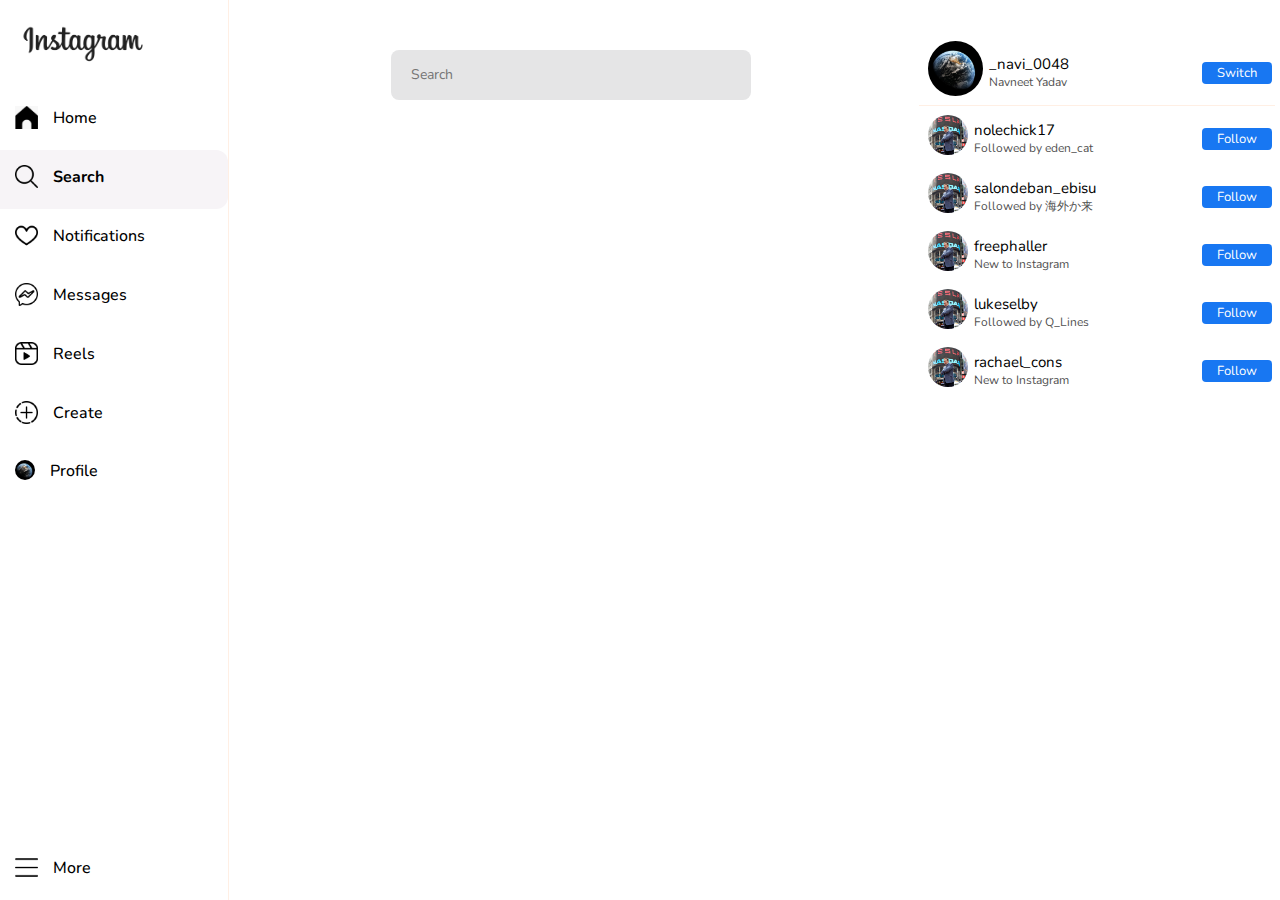
==== search.html @ 5a2a1ded "again" ====
<!DOCTYPE html>
<html lang="en">

<head>
    <meta charset="UTF-8">
    <meta http-equiv="X-UA-Compatible" content="IE=edge">
    <meta name="viewport" content="width=device-width, initial-scale=1.0">
    <title>Instagram</title>
    <link rel="stylesheet" href="search.css">
    <link rel="preconnect" href="https://fonts.googleapis.com">
    <link rel="preconnect" href="https://fonts.gstatic.com" crossorigin>
    <link href="https://fonts.googleapis.com/css2?family=Nunito:wght@600;800&display=swap" rel="stylesheet">
</head>

<body>

    <div class="frame">
        <div class="menu">
            <div><img id="logo" src="./images/Instagram.png" alt="logo"></div>


            <a class="postman" href="index.html"><div id="hover1" class="menu-bar home">
                <div><img src="./images/home.jpg" alt="home"></div>
                <div class="text">Home</div>
            </div></a>
            <div id="hover2" class="menu-bar find">
                <div><img src="./images/search.png" alt="search"></div>
                <div class="text">Search</div>
            </div>
            <div id="hover3" class="menu-bar">
                <div><img src="./images/heart.png" alt="notification"></div>
                <div class="text">Notifications</div>
            </div>
            <div id="hover4" class="menu-bar">
                <div><img src="./images/messenger.png" alt="chat"></div>
                <div class="text">Messages</div>
            </div>
            <div id="hover5" class="menu-bar">
                <div><img src="./images/instagram-reels.png" alt="reels"></div>
                <div class="text">Reels</div>
            </div>
            <div id="hover6" class="menu-bar">
                <div><img src="./images/story.png" alt="add"></div>
                <div class="text">Create</div>
            </div>
            <div id="hover7" class="menu-bar">
                <div><img id="profile" src="./images/3~2.jpg" alt="profile"></div>
                <div class="text">Profile</div>
            </div>
            <div class="menu-bar bottom">
                <div><img src="./images/menu.png" alt="menu"></div>
                <div class="text">More</div>
            </div>
        </div>

        <div class="search">
        <input type="text" placeholder="Search" autocomplete="on" autofocus>

        <div class="posts">
            <div><img src="https://source.unsplash.com/random/1080x1080/?cars" height="140" alt=""></div>
            <div><img src="https://source.unsplash.com/random/1080x1080/?animals" height="140" alt=""></div>
            <div><img src="https://source.unsplash.com/random/1080x1080/?quotes" height="140" alt=""></div>
            <div><img src="https://source.unsplash.com/random/1080x1080/?sky" height="140" alt=""></div>
            <div><img src="https://source.unsplash.com/random/1080x1080/?space" height="140" alt=""></div>
            <div><img src="https://source.unsplash.com/random/1080x1080/?planets" height="140" alt=""></div>
            <div><img src="https://source.unsplash.com/random/1080x1080/?nature" height="140" alt=""></div>
            <div><img src="https://source.unsplash.com/random/1080x1080/?mountains" height="140" alt=""></div>
            <div><img src="https://source.unsplash.com/random/1080x1080/?citys" height="140" alt=""></div>
            <div><img src="https://source.unsplash.com/random/1080x1080/?skyscrapers" height="140" alt=""></div>
            <div><img src="https://source.unsplash.com/random/1080x1080/?coding" height="140" alt=""></div>
            <div><img src="https://source.unsplash.com/random/1080x1080/?robots" height="140" alt=""></div>
            <div><img src="https://source.unsplash.com/random/1080x1080/?spacex" height="140" alt=""></div>
            <div><img src="https://source.unsplash.com/random/1080x1080/?internet" height="140" alt=""></div>
            <div><img src="https://source.unsplash.com/random/1080x1080/?men" height="140" alt=""></div>
            <div><img src="https://source.unsplash.com/random/1080x1080/?boy" height="140" alt=""></div>
            <div><img src="https://source.unsplash.com/random/1080x1080/?puppies" height="140" alt=""></div>
            <div><img src="https://source.unsplash.com/random/1080x1080/?women" height="140" alt=""></div>
            <div><img src="https://source.unsplash.com/random/1080x1080/?girl" height="140" alt=""></div>
            <div><img src="https://source.unsplash.com/random/1080x1080/?college" height="140" alt=""></div>
            <div><img src="https://source.unsplash.com/random/1080x1080/?books" height="140" alt=""></div>
        </div>
    </div>
        <div class="menu menu2">
            <div class="posthead profile-main">
                <div class="profile-icon"><img src="./images/3~2.jpg" alt="" height="55"></div>
                <div>
                    <li style="font-size: 15px;">_navi_0048</li>
                    <li class="profile-loc">Navneet Yadav</li>
                </div>

                <div><a href="#">Switch</a></div>
            </div>
            <div class="posthead">
                <div class="profile-icon"><img src="./images/elonmusk.jpg" alt="" height="40"></div>
                <div>
                    <li style="font-size: 15px;">nolechick17</li>
                    <li class="profile-loc">Followed by eden_cat</li>
                </div>

                <div><a id="follow1" href="#">Follow</a></div>
            </div>
            <div class="posthead">
                <div class="profile-icon"><img src="./images/elonmusk.jpg" alt="" height="40"></div>
                <div>
                    <li style="font-size: 15px;">salondeban_ebisu</li>
                    <li class="profile-loc">Followed by 海外か来</li>
                </div>

                <div><a id="follow2" href="#">Follow</a></div>
            </div>
            <div class="posthead">
                <div class="profile-icon"><img src="./images/elonmusk.jpg" alt="" height="40"></div>
                <div>
                    <li style="font-size: 15px;">freephaller</li>
                    <li class="profile-loc">New to Instagram</li>
                </div>

                <div><a id="follow3" href="#">Follow</a></div>
            </div>
            <div class="posthead">
                <div class="profile-icon"><img src="./images/elonmusk.jpg" alt="" height="40"></div>
                <div>
                    <li style="font-size: 15px;">lukeselby</li>
                    <li class="profile-loc">Followed by Q_Lines</li>
                </div>

                <div><a id="follow4" href="#">Follow</a></div>
            </div>
            <div class="posthead">
                <div class="profile-icon"><img src="./images/elonmusk.jpg" alt="" height="40"></div>
                <div>
                    <li style="font-size: 15px;">rachael_cons</li>
                    <li class="profile-loc">New to Instagram</li>
                </div>

                <div><a id="follow5" href="#">Follow</a></div>
            </div>
        </div>

    </div>
    <script>
        let follow1 = document.getElementById('follow1')
        follow1.addEventListener("click", () => {
            follow1.innerHTML = "Followed"
            follow1.style.backgroundColor = "rgb(247, 244, 247)"
            follow1.style.border = "1px solid rgb(171, 170, 170)"
            follow1.style.color = "black"
        })
        let follow2 = document.getElementById('follow2')
        follow2.addEventListener("click", () => {
            follow2.innerHTML = "Followed"
            follow2.style.backgroundColor = "rgb(247, 244, 247)"
            follow2.style.border = "1px solid rgb(171, 170, 170)"
            follow2.style.color = "black"
        })
        let follow3 = document.getElementById('follow3')
        follow3.addEventListener("click", () => {
            follow3.innerHTML = "Followed"
            follow3.style.backgroundColor = "rgb(247, 244, 247)"
            follow3.style.border = "1px solid rgb(171, 170, 170)"
            follow3.style.color = "black"
        })
        let follow4 = document.getElementById('follow4')
        follow4.addEventListener("click", () => {
            follow4.innerHTML = "Followed"
            follow4.style.backgroundColor = "rgb(247, 244, 247)"
            follow4.style.border = "1px solid rgb(171, 170, 170)"
            follow4.style.color = "black"
        })
        let follow5 = document.getElementById('follow5')
        follow5.addEventListener("click", () => {
            follow5.innerHTML = "Followed"
            follow5.style.backgroundColor = "rgb(247, 244, 247)"
            follow5.style.border = "1px solid rgb(171, 170, 170)"
            follow5.style.color = "black"
        })
    </script>
</body>

</html>
---- search.css ----
* {
    margin: 0;
    padding: 0;
    /* background-color: black;
    color: white; */
    /* font-family: -apple-system, BlinkMacSystemFont, 'Segoe UI', Roboto, Helvetica, Arial, sans-serif; */
    font-family: Nunito;
}
.frame {
    display: grid;
    grid-template-columns: 1fr 3fr 1.6fr;
    height: 100vh;
}

.menu {
    border-right: 1px solid rgb(255, 239, 228);
    display: flex;
    position: relative;
    flex-direction: column;
    height: 100vh;
}
.postman{
    text-decoration: none;
    color: black;
}
#logo {
    margin: 20px;
    height: 45px;
}

#profile {
    height: 20px;
    border-radius: 50%;
}
#hover2{
    background-color: rgb(247, 244, 247);
    font-weight: 700;
    border-radius: 0px 12px 12px 0px;
}
#hover1:hover,
#hover2:hover,
#hover3:hover,
#hover4:hover,
#hover5:hover,
#hover6:hover,
#hover7:hover {
    background-color: rgb(247, 244, 247);
    font-weight: 700;
    border-radius: 0px 12px 12px 0px;
}

.menu-bar {
    display: flex;
    justify-content: left;
    align-items: center;
    font-weight: 500;
    font-size: 16px;
}

.bottom {
    position: absolute;
    bottom: 0;
}

.text {
    padding-bottom: 5px;
    cursor: pointer;
}

.menu-bar img {
    height: 23px;
    margin: 15px;
}
.profile-icon img {
    border-radius: 50%;
}

.profile-loc {
    font-size: 12px;
    /* color: #bbbbbb; */
    opacity: 0.7;

}
.posthead {
    display: grid;
    grid-template-columns: 0.4fr 3fr 0.2fr;
    align-items: center;
    text-align: left;
    padding-left: 6px;
}
.posthead div li {
    list-style-type: none;
    text-align: left;
}
.menu2 div {
    margin: 3px;
}
.menu2 {
    align-items: center;
    border: none;
}
.menu2 .posthead{
    width: 350px;
}

.profile-main {
    padding-top: 35px;
    margin: 2px;
    display: grid;
    grid-template-columns: 0.6fr 2.8fr 0.1fr;
    border-bottom: 1px solid rgb(255, 239, 228);
}

.menu2 .posthead a {
    font-size: 13px;
    text-decoration: none;
    padding: 2px 15px;
    border-radius: 4px;
    color: white;
    background-color: #1877F2;
}
.search{
    display: flex;
    flex-direction: column;
    align-items: center;
    height: 100vh;
}
.posts::-webkit-scrollbar {
    display: none;
}

.posts {
    display: grid;
    grid-template-columns: repeat(3, auto);
    width: 420px;
    overflow: scroll;
    border-radius: 8px;
}

input {
    height: 65px;
    width: 340px;
    border-radius: 8px;
    outline: none;
    border: none;
    background-color: rgb(229, 229, 230);
    padding-left: 20px;
    font-size: 14px;
    margin: 50px;
}

.posts div {
    height: 140px;
}
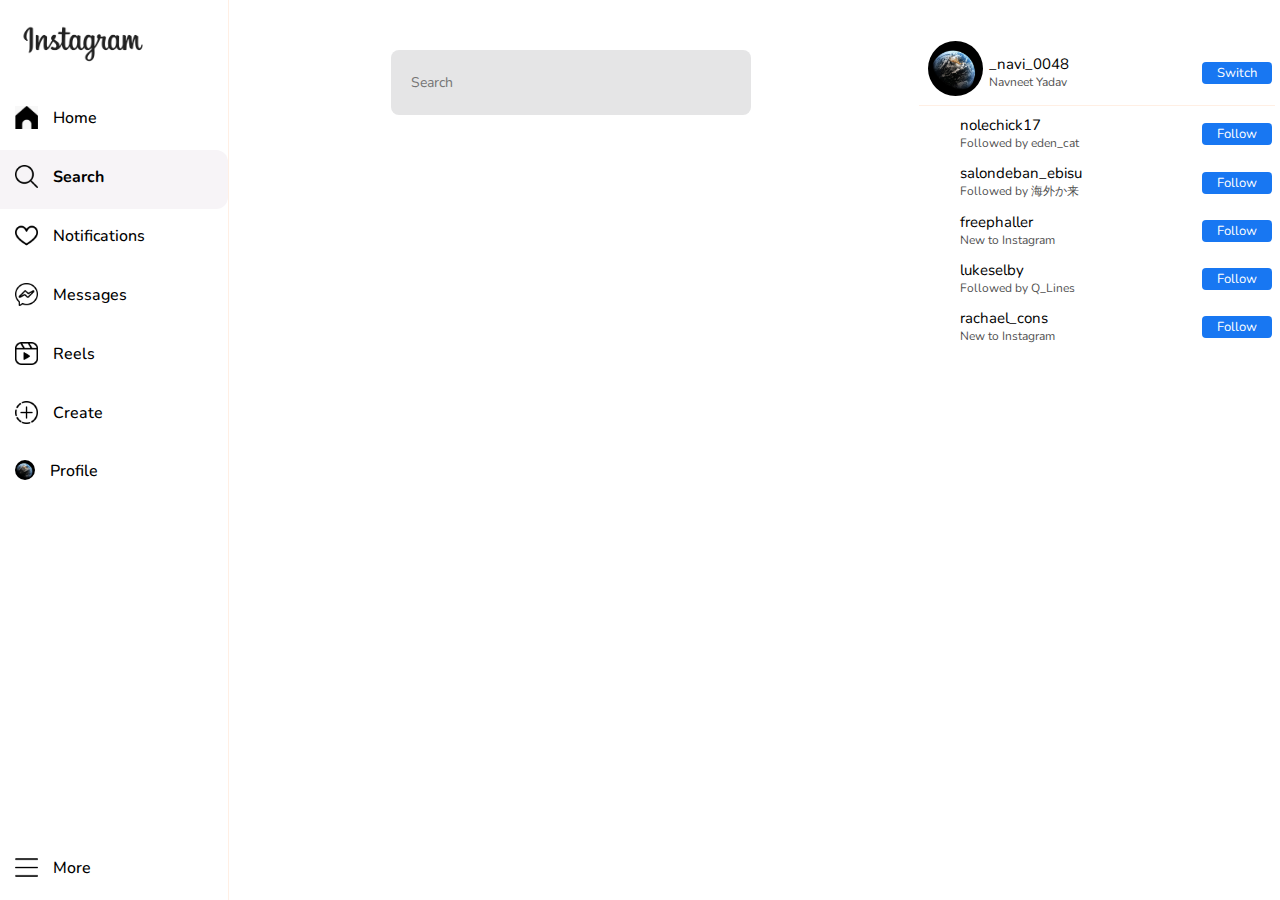
==== commit 8e8265b7: "mee" ====
--- a/search.html
+++ b/search.html
@@ -56,7 +56,7 @@
         <div class="search">
         <input type="text" placeholder="Search" autocomplete="on" autofocus>
 
-        <div class="posts">
+        <!-- <div class="posts">
             <div><img src="https://source.unsplash.com/random/1080x1080/?cars" height="140" alt=""></div>
             <div><img src="https://source.unsplash.com/random/1080x1080/?animals" height="140" alt=""></div>
             <div><img src="https://source.unsplash.com/random/1080x1080/?quotes" height="140" alt=""></div>
@@ -78,7 +78,7 @@
             <div><img src="https://source.unsplash.com/random/1080x1080/?girl" height="140" alt=""></div>
             <div><img src="https://source.unsplash.com/random/1080x1080/?college" height="140" alt=""></div>
             <div><img src="https://source.unsplash.com/random/1080x1080/?books" height="140" alt=""></div>
-        </div>
+        </div> -->
     </div>
         <div class="menu menu2">
             <div class="posthead profile-main">
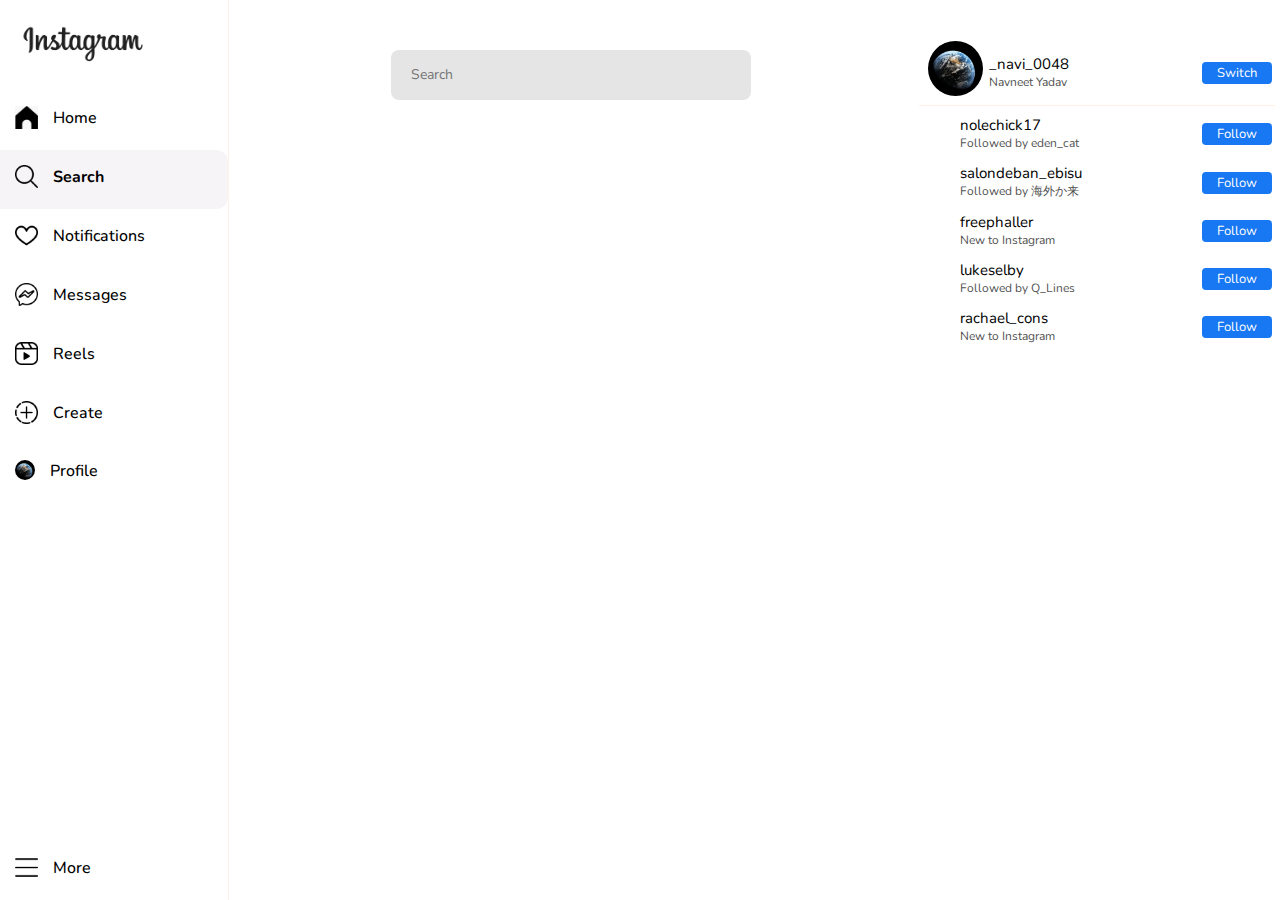
==== commit 0328026d: "menn" ====
--- a/search.html
+++ b/search.html
@@ -56,7 +56,7 @@
         <div class="search">
         <input type="text" placeholder="Search" autocomplete="on" autofocus>
 
-        <!-- <div class="posts">
+        <div class="posts">
             <div><img src="https://source.unsplash.com/random/1080x1080/?cars" height="140" alt=""></div>
             <div><img src="https://source.unsplash.com/random/1080x1080/?animals" height="140" alt=""></div>
             <div><img src="https://source.unsplash.com/random/1080x1080/?quotes" height="140" alt=""></div>
@@ -78,7 +78,7 @@
             <div><img src="https://source.unsplash.com/random/1080x1080/?girl" height="140" alt=""></div>
             <div><img src="https://source.unsplash.com/random/1080x1080/?college" height="140" alt=""></div>
             <div><img src="https://source.unsplash.com/random/1080x1080/?books" height="140" alt=""></div>
-        </div> -->
+        </div>
     </div>
         <div class="menu menu2">
             <div class="posthead profile-main">
--- a/search.css
+++ b/search.css
@@ -136,7 +136,9 @@
     overflow: scroll;
     border-radius: 8px;
 }
-
+.posts img:hover{
+    filter: blur(3px);
+}
 input {
     height: 65px;
     width: 340px;
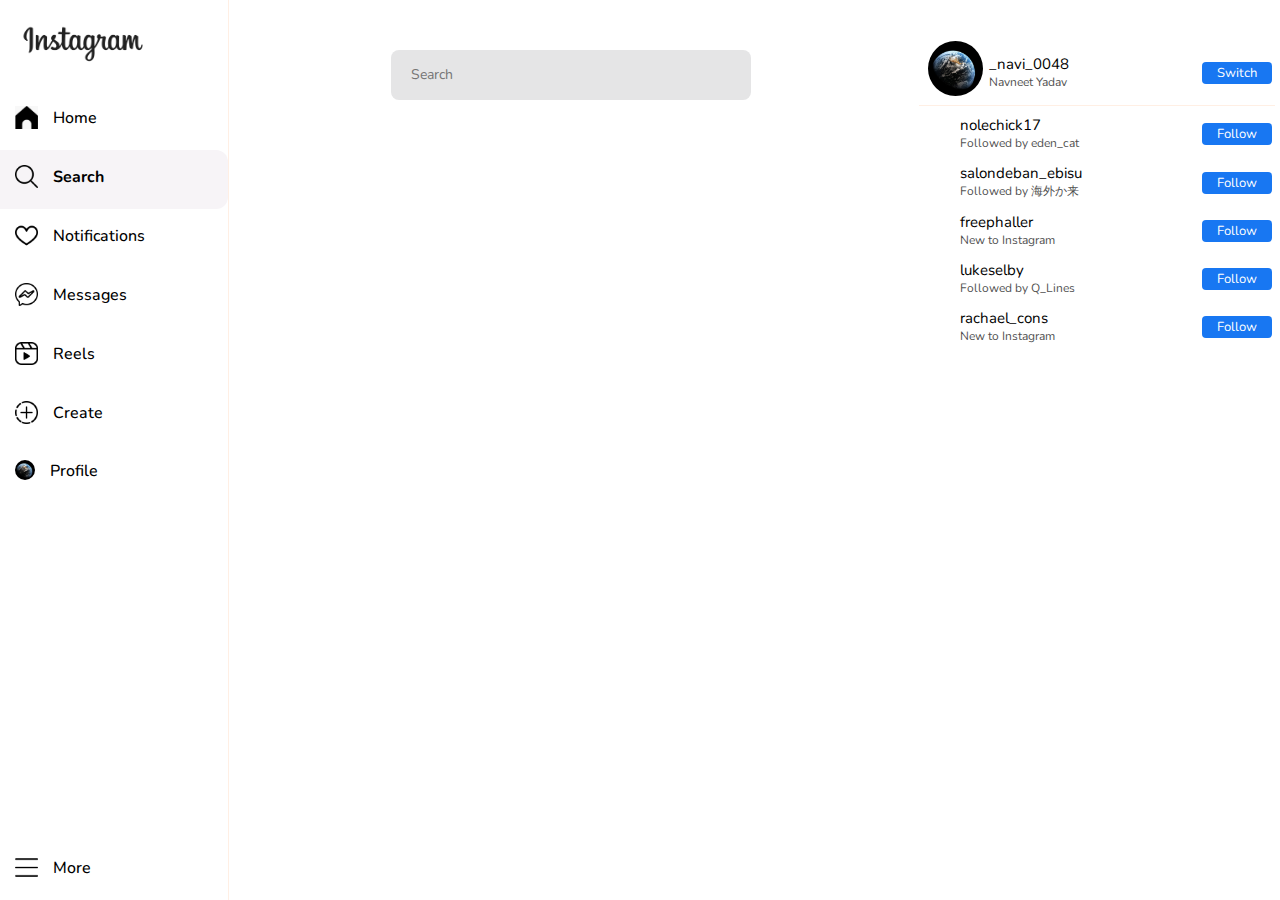
==== commit 8ed7d847: "itsser" ====
--- a/search.html
+++ b/search.html
@@ -91,7 +91,8 @@
                 <div><a href="#">Switch</a></div>
             </div>
             <div class="posthead">
-                <div class="profile-icon"><img src="./images/elonmusk.jpg" alt="" height="40"></div>
+                <div class="profile-icon"><img src="https://source.unsplash.com/random/360x360/?women/australian" alt=""
+                        height="40"></div>
                 <div>
                     <li style="font-size: 15px;">nolechick17</li>
                     <li class="profile-loc">Followed by eden_cat</li>
@@ -100,7 +101,8 @@
                 <div><a id="follow1" href="#">Follow</a></div>
             </div>
             <div class="posthead">
-                <div class="profile-icon"><img src="./images/elonmusk.jpg" alt="" height="40"></div>
+                <div class="profile-icon"><img src="https://source.unsplash.com/random/360x360/?men/china" alt=""
+                        height="40"></div>
                 <div>
                     <li style="font-size: 15px;">salondeban_ebisu</li>
                     <li class="profile-loc">Followed by 海外か来</li>
@@ -109,7 +111,8 @@
                 <div><a id="follow2" href="#">Follow</a></div>
             </div>
             <div class="posthead">
-                <div class="profile-icon"><img src="./images/elonmusk.jpg" alt="" height="40"></div>
+                <div class="profile-icon"><img src="https://source.unsplash.com/random/360x360/?men/american" alt=""
+                        height="40"></div>
                 <div>
                     <li style="font-size: 15px;">freephaller</li>
                     <li class="profile-loc">New to Instagram</li>
@@ -118,7 +121,8 @@
                 <div><a id="follow3" href="#">Follow</a></div>
             </div>
             <div class="posthead">
-                <div class="profile-icon"><img src="./images/elonmusk.jpg" alt="" height="40"></div>
+                <div class="profile-icon"><img src="https://source.unsplash.com/random/360x360/?city/streets" alt=""
+                        height="40"></div>
                 <div>
                     <li style="font-size: 15px;">lukeselby</li>
                     <li class="profile-loc">Followed by Q_Lines</li>
@@ -127,7 +131,8 @@
                 <div><a id="follow4" href="#">Follow</a></div>
             </div>
             <div class="posthead">
-                <div class="profile-icon"><img src="./images/elonmusk.jpg" alt="" height="40"></div>
+                <div class="profile-icon"><img src="https://source.unsplash.com/random/360x360/?women/american" alt=""
+                        height="40"></div>
                 <div>
                     <li style="font-size: 15px;">rachael_cons</li>
                     <li class="profile-loc">New to Instagram</li>
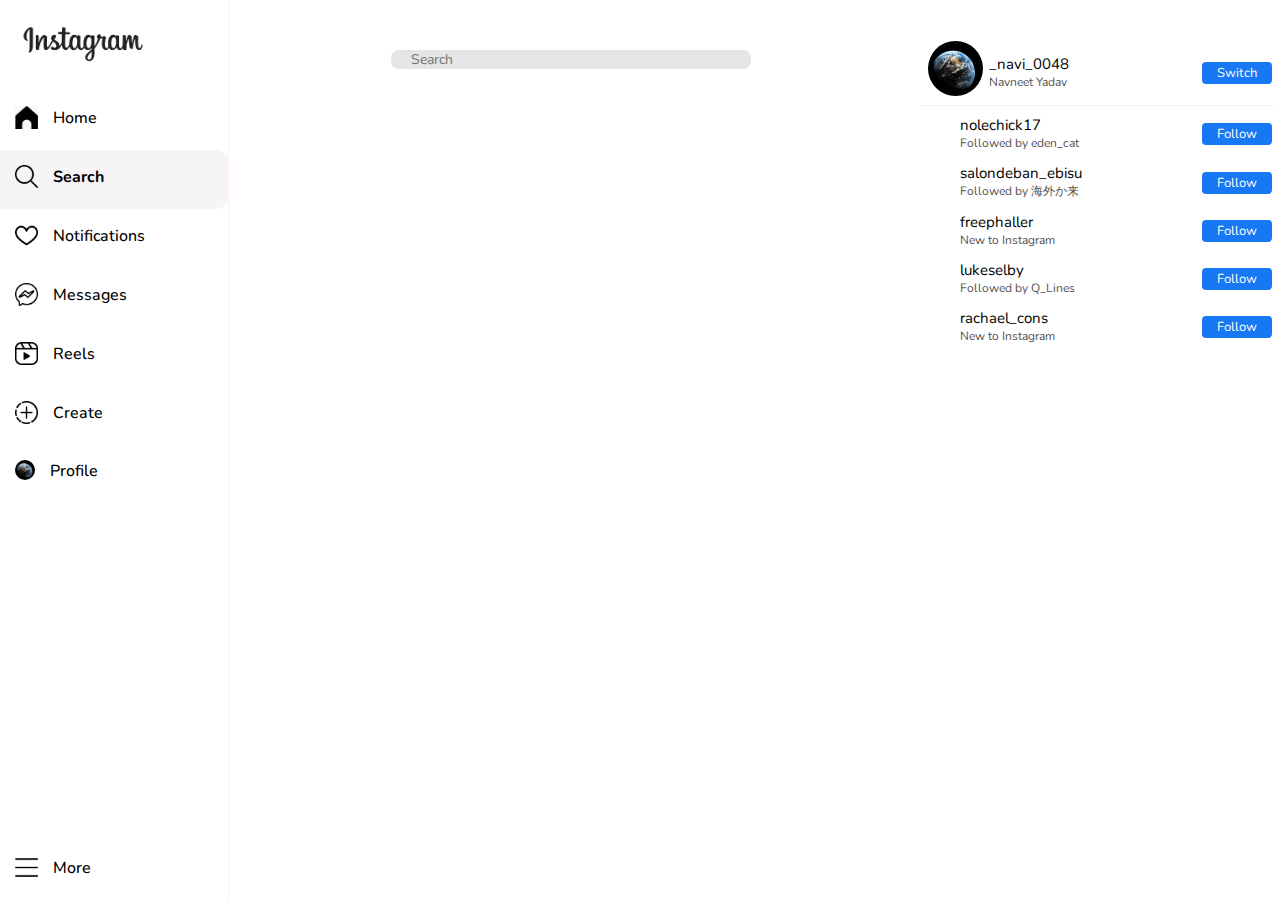
==== commit 8a441458: "agin" ====
--- a/search.html
+++ b/search.html
@@ -15,14 +15,16 @@
 <body>
 
     <div class="frame">
-        <div class="menu">
+        <div class="menu menu0">
             <div><img id="logo" src="./images/Instagram.png" alt="logo"></div>
 
 
-            <a class="postman" href="index.html"><div id="hover1" class="menu-bar home">
-                <div><img src="./images/home.jpg" alt="home"></div>
-                <div class="text">Home</div>
-            </div></a>
+            <a class="postman" href="index.html">
+                <div id="hover1" class="menu-bar home">
+                    <div><img src="./images/home.jpg" alt="home"></div>
+                    <div class="text">Home</div>
+                </div>
+            </a>
             <div id="hover2" class="menu-bar find">
                 <div><img src="./images/search.png" alt="search"></div>
                 <div class="text">Search</div>
@@ -54,32 +56,51 @@
         </div>
 
         <div class="search">
-        <input type="text" placeholder="Search" autocomplete="on" autofocus>
-
-        <div class="posts">
-            <div><img src="https://source.unsplash.com/random/1080x1080/?cars" height="140" alt=""></div>
-            <div><img src="https://source.unsplash.com/random/1080x1080/?animals" height="140" alt=""></div>
-            <div><img src="https://source.unsplash.com/random/1080x1080/?quotes" height="140" alt=""></div>
-            <div><img src="https://source.unsplash.com/random/1080x1080/?sky" height="140" alt=""></div>
-            <div><img src="https://source.unsplash.com/random/1080x1080/?space" height="140" alt=""></div>
-            <div><img src="https://source.unsplash.com/random/1080x1080/?planets" height="140" alt=""></div>
-            <div><img src="https://source.unsplash.com/random/1080x1080/?nature" height="140" alt=""></div>
-            <div><img src="https://source.unsplash.com/random/1080x1080/?mountains" height="140" alt=""></div>
-            <div><img src="https://source.unsplash.com/random/1080x1080/?citys" height="140" alt=""></div>
-            <div><img src="https://source.unsplash.com/random/1080x1080/?skyscrapers" height="140" alt=""></div>
-            <div><img src="https://source.unsplash.com/random/1080x1080/?coding" height="140" alt=""></div>
-            <div><img src="https://source.unsplash.com/random/1080x1080/?robots" height="140" alt=""></div>
-            <div><img src="https://source.unsplash.com/random/1080x1080/?spacex" height="140" alt=""></div>
-            <div><img src="https://source.unsplash.com/random/1080x1080/?internet" height="140" alt=""></div>
-            <div><img src="https://source.unsplash.com/random/1080x1080/?men" height="140" alt=""></div>
-            <div><img src="https://source.unsplash.com/random/1080x1080/?boy" height="140" alt=""></div>
-            <div><img src="https://source.unsplash.com/random/1080x1080/?puppies" height="140" alt=""></div>
-            <div><img src="https://source.unsplash.com/random/1080x1080/?women" height="140" alt=""></div>
-            <div><img src="https://source.unsplash.com/random/1080x1080/?girl" height="140" alt=""></div>
-            <div><img src="https://source.unsplash.com/random/1080x1080/?college" height="140" alt=""></div>
-            <div><img src="https://source.unsplash.com/random/1080x1080/?books" height="140" alt=""></div>
-        </div>
-    </div>
+            <input type="text" placeholder="Search" autocomplete="on" autofocus>
+
+            <div class="posts">
+                <img src="https://source.unsplash.com/random/1080x1080/?cars"    alt="">
+                <img src="https://source.unsplash.com/random/1080x1080/?animals" alt="">
+                <img src="https://source.unsplash.com/random/1080x1080/?quotes"  alt="">
+                <img src="https://source.unsplash.com/random/1080x1080/?sky"     alt="">
+                <img src="https://source.unsplash.com/random/1080x1080/?space"   alt="">
+                <img src="https://source.unsplash.com/random/1080x1080/?planets" alt="">
+                <img src="https://source.unsplash.com/random/1080x1080/?nature"  alt="">
+                <img src="https://source.unsplash.com/random/1080x1080/?mountains"   alt="">
+                <img src="https://source.unsplash.com/random/1080x1080/?citys"       alt="">
+                <img src="https://source.unsplash.com/random/1080x1080/?skyscrapers" alt="">
+                <img src="https://source.unsplash.com/random/1080x1080/?coding"      alt="">
+                <img src="https://source.unsplash.com/random/1080x1080/?robots"      alt="">
+                <img src="https://source.unsplash.com/random/1080x1080/?spacex"      alt="">
+                <img src="https://source.unsplash.com/random/1080x1080/?internet"    alt="">
+                <img src="https://source.unsplash.com/random/1080x1080/?men"         alt="">
+                <img src="https://source.unsplash.com/random/1080x1080/?boy"         alt="">
+                <img src="https://source.unsplash.com/random/1080x1080/?puppies"     alt="">
+                <img src="https://source.unsplash.com/random/1080x1080/?women"       alt="">
+                <img src="https://source.unsplash.com/random/1080x1080/?girl"        alt="">
+                <img src="https://source.unsplash.com/random/1080x1080/?college"     alt="">
+                <img src="https://source.unsplash.com/random/1080x1080/?books"       alt="">
+            </div>
+        </div>
+        <div class="menu-bottom">
+            <div id="hover1" class="menu-bar home">
+                <div><img src="./images/home.jpg" alt="home"></div>
+            </div>
+            <a class="postman" href="search.html">
+                <div id="hover2" class="menu-bar find">
+                    <div><img src="./images/search.png" alt="search"></div>
+                </div>
+            </a>
+            <div id="hover4" class="menu-bar">
+                <div><img src="./images/story.png" alt="add"></div>
+            </div>
+            <div id="hover6" class="menu-bar">
+                <div><img src="./images/instagram-reels.png" alt="reels"></div>
+            </div>
+            <div id="hover7" class="menu-bar">
+                <div><img id="profile" src="./images/3~2.jpg" alt="profile"></div>
+            </div>
+        </div>
         <div class="menu menu2">
             <div class="posthead profile-main">
                 <div class="profile-icon"><img src="./images/3~2.jpg" alt="" height="55"></div>
--- a/search.css
+++ b/search.css
@@ -129,12 +129,16 @@
     display: none;
 }
 
-.posts {
-    display: grid;
-    grid-template-columns: repeat(3, auto);
+.posts{
+    display: grid;
+    grid-template-columns: repeat(repeat,auto);
     width: 420px;
-    overflow: scroll;
+    overflow-y: scroll;
+    overflow-x: hidden;
     border-radius: 8px;
+}
+.posts img{
+    height: 140px;
 }
 .posts img:hover{
     filter: blur(3px);
@@ -150,7 +154,83 @@
     font-size: 14px;
     margin: 50px;
 }
-
-.posts div {
-    height: 140px;
+#input-search{
+    display: none;
+}
+.menu-bottom{
+    display: none;
+}
+@media only screen and (max-width:950px) and (min-width:750px) {
+    .menu2 {
+        display: none;
+    }
+
+    .frame {
+        grid-template-columns: auto auto;
+    }
+}
+@media only screen and (max-width:750px) and (min-width:500px) {
+    .menu2,.text {
+        display: none;
+    }
+    .menu0{
+        align-items: center;
+    }
+    #logo{
+        content:url("./images/instagram-short.png");
+        height: 32px;
+    }
+    .frame {
+        grid-template-columns: auto auto;
+    }
+}
+@media screen and (max-width:500px) {
+
+    .menu0,
+    .menu2 {
+        display: none;
+    }
+    .menu1{
+        width: 100vw;
+    }
+    .frame {
+        grid-template-columns: auto;
+    }
+    .menu-bottom{
+        display: flex;
+        position: fixed;
+        bottom: 0;
+        background: white;
+        display: flex;
+        flex-direction: row;
+        justify-content: space-evenly;
+        align-items: center;
+        width: 100vw;
+    }
+    #hover2{
+        border-radius: 20px;
+    }
+    input{
+        position: fixed;
+        width: 80%;
+        height: 40px;
+        margin: 10px;
+        border-radius: 15px;
+    }
+    .posts div{
+    
+    }
+    .posts{
+        grid-template-columns: repeat(auto-fit, minmax(140px,170px));
+        width: 100vw;
+        height: 100vh;
+        margin-top: 60px;
+        border-radius: 0;
+        object-fit: contain;
+    }
+    .posts img{
+        /* max-height: 170px;
+        min-height: auto; */
+    }
+    
 }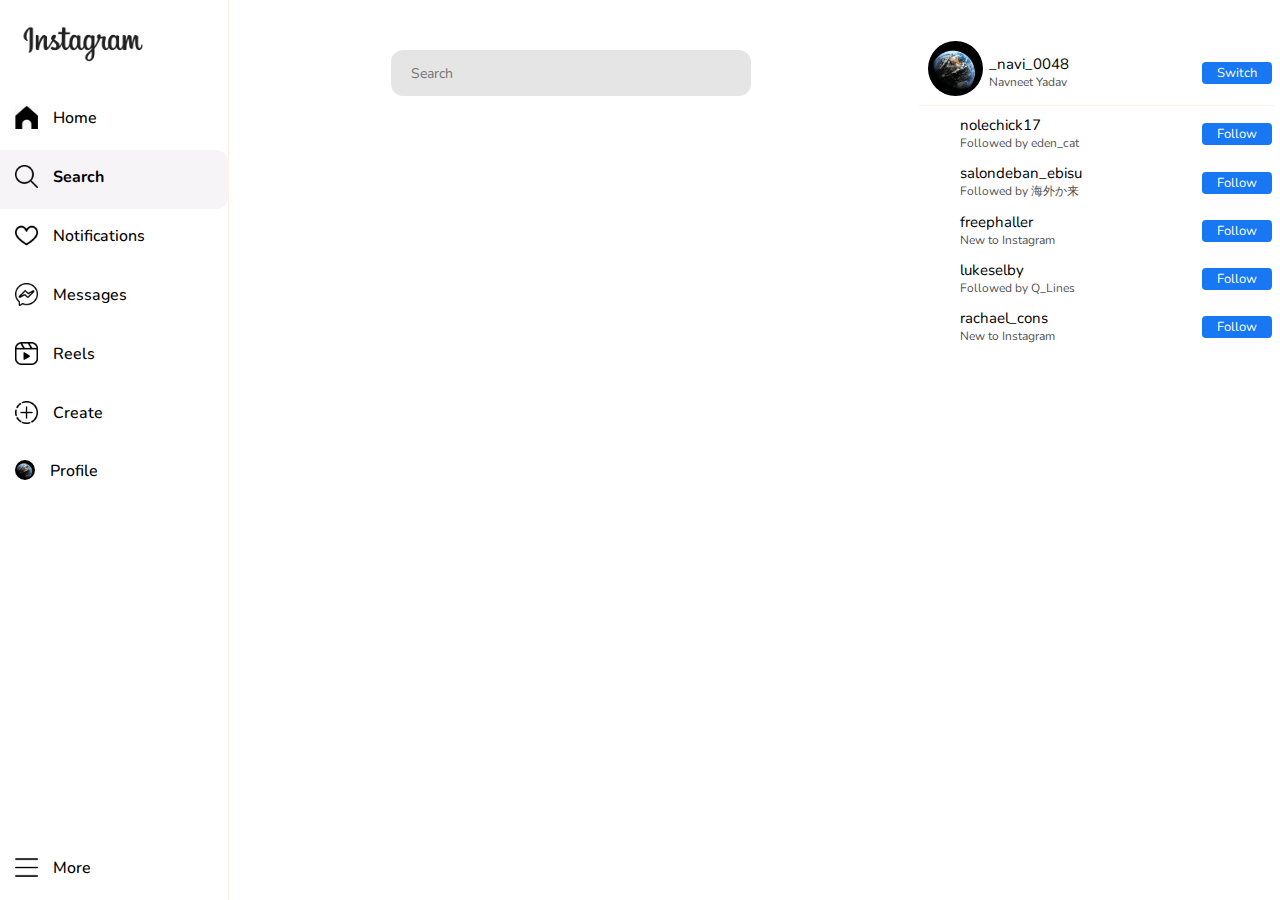
==== commit 1ffd70e4: "responsive-last" ====
--- a/search.html
+++ b/search.html
@@ -70,7 +70,7 @@
                 <img src="https://source.unsplash.com/random/1080x1080/?citys"       alt="">
                 <img src="https://source.unsplash.com/random/1080x1080/?skyscrapers" alt="">
                 <img src="https://source.unsplash.com/random/1080x1080/?coding"      alt="">
-                <img src="https://source.unsplash.com/random/1080x1080/?robots"      alt="">
+                <img src="https://source.unsplash.com/random/1080x1080/?robot"      alt="">
                 <img src="https://source.unsplash.com/random/1080x1080/?spacex"      alt="">
                 <img src="https://source.unsplash.com/random/1080x1080/?internet"    alt="">
                 <img src="https://source.unsplash.com/random/1080x1080/?men"         alt="">
@@ -83,14 +83,15 @@
             </div>
         </div>
         <div class="menu-bottom">
+            <a class="postman" href="index.html">
             <div id="hover1" class="menu-bar home">
                 <div><img src="./images/home.jpg" alt="home"></div>
             </div>
-            <a class="postman" href="search.html">
+            </a>
                 <div id="hover2" class="menu-bar find">
                     <div><img src="./images/search.png" alt="search"></div>
                 </div>
-            </a>
+            
             <div id="hover4" class="menu-bar">
                 <div><img src="./images/story.png" alt="add"></div>
             </div>
--- a/search.css
+++ b/search.css
@@ -6,6 +6,7 @@
     /* font-family: -apple-system, BlinkMacSystemFont, 'Segoe UI', Roboto, Helvetica, Arial, sans-serif; */
     font-family: Nunito;
 }
+
 .frame {
     display: grid;
     grid-template-columns: 1fr 3fr 1.6fr;
@@ -19,10 +20,12 @@
     flex-direction: column;
     height: 100vh;
 }
-.postman{
+
+.postman {
     text-decoration: none;
     color: black;
 }
+
 #logo {
     margin: 20px;
     height: 45px;
@@ -32,11 +35,13 @@
     height: 20px;
     border-radius: 50%;
 }
-#hover2{
+
+#hover2 {
     background-color: rgb(247, 244, 247);
     font-weight: 700;
     border-radius: 0px 12px 12px 0px;
 }
+
 #hover1:hover,
 #hover2:hover,
 #hover3:hover,
@@ -71,6 +76,7 @@
     height: 23px;
     margin: 15px;
 }
+
 .profile-icon img {
     border-radius: 50%;
 }
@@ -81,6 +87,7 @@
     opacity: 0.7;
 
 }
+
 .posthead {
     display: grid;
     grid-template-columns: 0.4fr 3fr 0.2fr;
@@ -88,18 +95,22 @@
     text-align: left;
     padding-left: 6px;
 }
+
 .posthead div li {
     list-style-type: none;
     text-align: left;
 }
+
 .menu2 div {
     margin: 3px;
 }
+
 .menu2 {
     align-items: center;
     border: none;
 }
-.menu2 .posthead{
+
+.menu2 .posthead {
     width: 350px;
 }
 
@@ -119,34 +130,39 @@
     color: white;
     background-color: #1877F2;
 }
-.search{
+
+.search {
     display: flex;
     flex-direction: column;
     align-items: center;
     height: 100vh;
 }
+
 .posts::-webkit-scrollbar {
     display: none;
 }
 
-.posts{
-    display: grid;
-    grid-template-columns: repeat(repeat,auto);
+.posts {
+    display: grid;
+    grid-template-columns: repeat(3, auto);
     width: 420px;
     overflow-y: scroll;
     overflow-x: hidden;
     border-radius: 8px;
 }
-.posts img{
+
+.posts img {
     height: 140px;
 }
-.posts img:hover{
+
+.posts img:hover {
     filter: blur(3px);
 }
+
 input {
-    height: 65px;
+    height: 60px;
     width: 340px;
-    border-radius: 8px;
+    border-radius: 12px;
     outline: none;
     border: none;
     background-color: rgb(229, 229, 230);
@@ -154,12 +170,15 @@
     font-size: 14px;
     margin: 50px;
 }
-#input-search{
+
+#input-search {
     display: none;
 }
-.menu-bottom{
+
+.menu-bottom {
     display: none;
 }
+
 @media only screen and (max-width:950px) and (min-width:750px) {
     .menu2 {
         display: none;
@@ -169,34 +188,54 @@
         grid-template-columns: auto auto;
     }
 }
+
 @media only screen and (max-width:750px) and (min-width:500px) {
-    .menu2,.text {
+
+    .menu2,
+    .text {
         display: none;
     }
-    .menu0{
+
+    .menu0 {
         align-items: center;
     }
-    #logo{
-        content:url("./images/instagram-short.png");
+
+    #logo {
+        content: url("./images/instagram-short.png");
         height: 32px;
     }
+
     .frame {
         grid-template-columns: auto auto;
     }
 }
+
 @media screen and (max-width:500px) {
+
+    #hover1:hover,
+    #hover2:hover,
+    #hover3:hover,
+    #hover4:hover,
+    #hover5:hover,
+    #hover6:hover,
+    #hover7:hover {
+        background-color: white;
+        font-weight: normal;
+        border-radius: 20px;
+    }
 
     .menu0,
     .menu2 {
         display: none;
     }
-    .menu1{
-        width: 100vw;
-    }
+
+    .menu1 {}
+
     .frame {
         grid-template-columns: auto;
     }
-    .menu-bottom{
+
+    .menu-bottom {
         display: flex;
         position: fixed;
         bottom: 0;
@@ -207,30 +246,31 @@
         align-items: center;
         width: 100vw;
     }
-    #hover2{
+
+    #hover2 {
         border-radius: 20px;
     }
-    input{
+
+    input {
         position: fixed;
         width: 80%;
-        height: 40px;
+        height: 35px;
         margin: 10px;
-        border-radius: 15px;
-    }
-    .posts div{
-    
-    }
-    .posts{
-        grid-template-columns: repeat(auto-fit, minmax(140px,170px));
-        width: 100vw;
+        border-radius: 12px;
+    }
+
+    .posts {
+        width: 100%;
         height: 100vh;
         margin-top: 60px;
+        padding-bottom: 70px;
         border-radius: 0;
-        object-fit: contain;
-    }
-    .posts img{
-        /* max-height: 170px;
-        min-height: auto; */
-    }
-    
+    }
+
+    .posts img {
+        display: block;
+        max-width: 100%;
+        height: auto;
+    }
+
 }